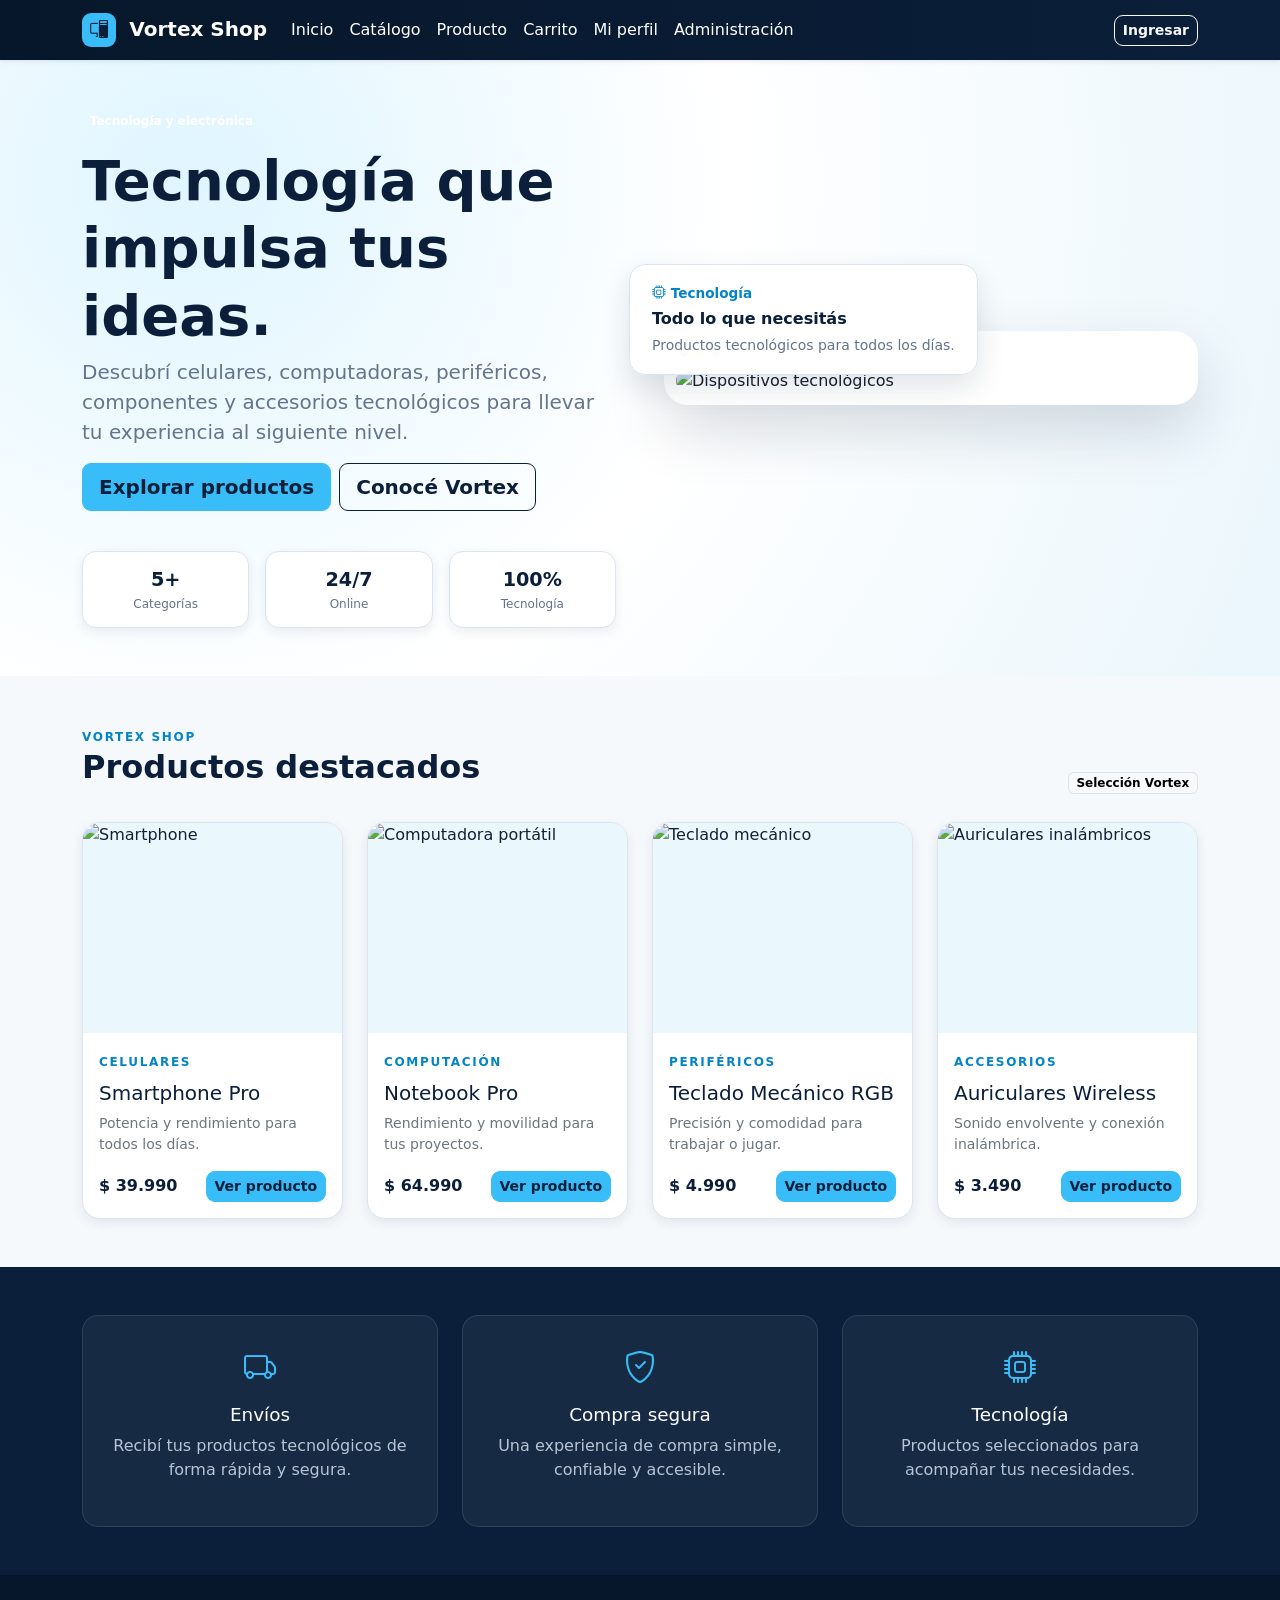
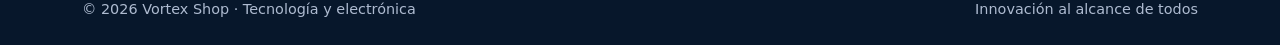
==== index.html @ 529f513f "Primera identidad visual de Vortex Shop" ====
<!doctype html>
<html lang="es">

<head>
    <meta charset="utf-8">
    <meta name="viewport" content="width=device-width, initial-scale=1">

    <!-- Bootstrap -->
    <link href="https://cdn.jsdelivr.net/npm/bootstrap@5.3.3/dist/css/bootstrap.min.css" rel="stylesheet">

    <!-- Bootstrap Icons -->
    <link rel="stylesheet"
        href="https://cdn.jsdelivr.net/npm/bootstrap-icons@1.11.3/font/bootstrap-icons.min.css">

    <!-- CSS propio -->
    <link rel="stylesheet" href="css/styles.css">

    <title>Vortex Shop | Inicio</title>
</head>

<body class="d-flex flex-column min-vh-100" data-page="inicio">

    <!-- NAVBAR -->
    <nav class="navbar navbar-expand-lg navbar-dark sticky-top shadow-sm">

        <div class="container">

            <a class="navbar-brand fw-bold" href="index.html">
                <span class="brand-mark">
                    <i class="bi bi-pc-display"></i>
                </span>
                Vortex Shop
            </a>

            <button class="navbar-toggler" type="button" data-bs-toggle="collapse" data-bs-target="#mainNav"
                aria-controls="mainNav" aria-expanded="false" aria-label="Abrir menú de navegación">

                <span class="navbar-toggler-icon"></span>

            </button>

            <div class="collapse navbar-collapse" id="mainNav">

                <ul class="navbar-nav me-auto">

                    <li class="nav-item">
                        <a class="nav-link" data-page="inicio" href="index.html">
                            Inicio
                        </a>
                    </li>

                    <li class="nav-item">
                        <a class="nav-link" data-page="catalogo" href="catalogo.html">
                            Catálogo
                        </a>
                    </li>

                    <li class="nav-item">
                        <a class="nav-link" data-page="producto" href="producto.html">
                            Producto
                        </a>
                    </li>

                    <li class="nav-item">
                        <a class="nav-link" data-page="carrito" href="carrito.html">
                            Carrito
                        </a>
                    </li>

                    <li class="nav-item">
                        <a class="nav-link" data-page="perfil" href="perfil.html">
                            Mi perfil
                        </a>
                    </li>

                    <li class="nav-item">
                        <a class="nav-link" data-page="admin" href="admin.html">
                            Administración
                        </a>
                    </li>

                </ul>

                <button class="btn btn-outline-light btn-sm" id="btnLoginPlaceholder">
                    Ingresar
                </button>

            </div>

        </div>

    </nav>


    <!-- CONTENIDO PRINCIPAL -->
    <main class="flex-grow-1">

        <!-- HERO -->
        <section class="hero">

            <div class="container py-5">

                <div class="row align-items-center g-5">

                    <div class="col-lg-6">

                        <span class="badge rounded-pill mb-3">
                            Tecnología y electrónica
                        </span>

                        <h1 class="display-4 fw-bold">
                            Tecnología que impulsa tus ideas.
                        </h1>

                        <p class="lead">
                            Descubrí celulares, computadoras, periféricos,
                            componentes y accesorios tecnológicos para llevar
                            tu experiencia al siguiente nivel.
                        </p>

                        <div class="d-flex gap-2 flex-wrap">

                            <a class="btn btn-primary btn-lg" href="catalogo.html">
                                Explorar productos
                            </a>

                            <button class="btn btn-outline-dark btn-lg" id="btnProjectInfo">
                                Conocé Vortex
                            </button>

                        </div>

                        <!-- MÉTRICAS -->
                        <div class="row g-3 mt-4">

                            <div class="col-4">

                                <div class="metric">
                                    <strong>5+</strong>
                                    <span>Categorías</span>
                                </div>

                            </div>

                            <div class="col-4">

                                <div class="metric">
                                    <strong>24/7</strong>
                                    <span>Online</span>
                                </div>

                            </div>

                            <div class="col-4">

                                <div class="metric">
                                    <strong>100%</strong>
                                    <span>Tecnología</span>
                                </div>

                            </div>

                        </div>

                    </div>


                    <!-- IMAGEN PRINCIPAL -->
                    <div class="col-lg-6">

                        <div class="hero-card">

                            <div class="hero-card-header">

                                <span class="dot"></span>
                                <span class="dot"></span>
                                <span class="dot"></span>

                            </div>

                            <img src="https://images.unsplash.com/photo-1523206489230-c012c64b2b48?auto=format&fit=crop&w=1200&q=80"
                                alt="Dispositivos tecnológicos">

                            <div class="floating-card">

                                <span>
                                    <i class="bi bi-cpu"></i>
                                    Tecnología
                                </span>

                                <strong>
                                    Todo lo que necesitás
                                </strong>

                                <small>
                                    Productos tecnológicos para todos los días.
                                </small>

                            </div>

                        </div>

                    </div>

                </div>

            </div>

        </section>


        <!-- PRODUCTOS DESTACADOS -->
        <section class="container py-5">

            <div class="section-heading">

                <div>

                    <span class="eyebrow">
                        Vortex Shop
                    </span>

                    <h2 class="fw-bold">
                        Productos destacados
                    </h2>

                </div>

                <span class="badge text-bg-light border">
                    Selección Vortex
                </span>

            </div>


            <div class="row g-4 mt-1">

                <!-- PRODUCTO 1 -->
                <div class="col-md-6 col-xl-3">

                    <article class="product-card h-100">

                        <div class="product-image">

                            <img src="https://images.unsplash.com/photo-1592899677977-9c10ca588bbd?auto=format&fit=crop&w=600&q=80"
                                alt="Smartphone">

                        </div>

                        <div class="p-3">

                            <span class="eyebrow">
                                Celulares
                            </span>

                            <h3 class="h5 mt-2">
                                Smartphone Pro
                            </h3>

                            <p class="text-secondary small">
                                Potencia y rendimiento para todos los días.
                            </p>

                            <div class="d-flex justify-content-between align-items-center">

                                <strong>
                                    $ 39.990
                                </strong>

                                <a href="producto.html" class="btn btn-primary btn-sm">
                                    Ver producto
                                </a>

                            </div>

                        </div>

                    </article>

                </div>


                <!-- PRODUCTO 2 -->
                <div class="col-md-6 col-xl-3">

                    <article class="product-card h-100">

                        <div class="product-image">

                            <img src="https://images.unsplash.com/photo-1496181133206-80ce9b88a853?auto=format&fit=crop&w=600&q=80"
                                alt="Computadora portátil">

                        </div>

                        <div class="p-3">

                            <span class="eyebrow">
                                Computación
                            </span>

                            <h3 class="h5 mt-2">
                                Notebook Pro
                            </h3>

                            <p class="text-secondary small">
                                Rendimiento y movilidad para tus proyectos.
                            </p>

                            <div class="d-flex justify-content-between align-items-center">

                                <strong>
                                    $ 64.990
                                </strong>

                                <a href="producto.html" class="btn btn-primary btn-sm">
                                    Ver producto
                                </a>

                            </div>

                        </div>

                    </article>

                </div>


                <!-- PRODUCTO 3 -->
                <div class="col-md-6 col-xl-3">

                    <article class="product-card h-100">

                        <div class="product-image">

                            <img src="https://images.unsplash.com/photo-1587829741301-dc798b83add3?auto=format&fit=crop&w=600&q=80"
                                alt="Teclado mecánico">

                        </div>

                        <div class="p-3">

                            <span class="eyebrow">
                                Periféricos
                            </span>

                            <h3 class="h5 mt-2">
                                Teclado Mecánico RGB
                            </h3>

                            <p class="text-secondary small">
                                Precisión y comodidad para trabajar o jugar.
                            </p>

                            <div class="d-flex justify-content-between align-items-center">

                                <strong>
                                    $ 4.990
                                </strong>

                                <a href="producto.html" class="btn btn-primary btn-sm">
                                    Ver producto
                                </a>

                            </div>

                        </div>

                    </article>

                </div>


                <!-- PRODUCTO 4 -->
                <div class="col-md-6 col-xl-3">

                    <article class="product-card h-100">

                        <div class="product-image">

                            <img src="https://images.unsplash.com/photo-1585298723682-7115561c51b7?auto=format&fit=crop&w=600&q=80"
                                alt="Auriculares inalámbricos">

                        </div>

                        <div class="p-3">

                            <span class="eyebrow">
                                Accesorios
                            </span>

                            <h3 class="h5 mt-2">
                                Auriculares Wireless
                            </h3>

                            <p class="text-secondary small">
                                Sonido envolvente y conexión inalámbrica.
                            </p>

                            <div class="d-flex justify-content-between align-items-center">

                                <strong>
                                    $ 3.490
                                </strong>

                                <a href="producto.html" class="btn btn-primary btn-sm">
                                    Ver producto
                                </a>

                            </div>

                        </div>

                    </article>

                </div>

            </div>

        </section>


        <!-- BENEFICIOS -->
        <section class="benefits py-5">

            <div class="container">

                <div class="row g-4 text-center">

                    <div class="col-md-4">

                        <div class="benefit-card">

                            <span>
                                <i class="bi bi-truck"></i>
                            </span>

                            <h3>
                                Envíos
                            </h3>

                            <p>
                                Recibí tus productos tecnológicos
                                de forma rápida y segura.
                            </p>

                        </div>

                    </div>


                    <div class="col-md-4">

                        <div class="benefit-card">

                            <span>
                                <i class="bi bi-shield-check"></i>
                            </span>

                            <h3>
                                Compra segura
                            </h3>

                            <p>
                                Una experiencia de compra simple,
                                confiable y accesible.
                            </p>

                        </div>

                    </div>


                    <div class="col-md-4">

                        <div class="benefit-card">

                            <span>
                                <i class="bi bi-cpu"></i>
                            </span>

                            <h3>
                                Tecnología
                            </h3>

                            <p>
                                Productos seleccionados para
                                acompañar tus necesidades.
                            </p>

                        </div>

                    </div>

                </div>

            </div>

        </section>


        <!-- MODAL -->
        <div class="modal fade" id="projectInfoModal" tabindex="-1"
            aria-labelledby="projectInfoModalLabel" aria-hidden="true">

            <div class="modal-dialog modal-lg modal-dialog-centered">

                <div class="modal-content">

                    <div class="modal-header">

                        <h2 class="modal-title fs-5" id="projectInfoModalLabel">
                            Sobre Vortex Shop
                        </h2>

                        <button type="button" class="btn-close" data-bs-dismiss="modal"
                            aria-label="Cerrar">
                        </button>

                    </div>

                    <div class="modal-body">

                        <p>
                            Vortex Shop es una tienda de tecnología y electrónica
                            orientada a jóvenes y adultos interesados en informática,
                            gaming y dispositivos tecnológicos.
                        </p>

                        <div class="row g-3">

                            <div class="col-md-6">

                                <div class="sprint-summary">

                                    <strong>
                                        Celulares
                                    </strong>

                                    <span>
                                        Smartphones y accesorios
                                        para dispositivos móviles.
                                    </span>

                                </div>

                            </div>


                            <div class="col-md-6">

                                <div class="sprint-summary">

                                    <strong>
                                        Computación
                                    </strong>

                                    <span>
                                        Computadoras, notebooks
                                        y componentes.
                                    </span>

                                </div>

                            </div>


                            <div class="col-md-6">

                                <div class="sprint-summary">

                                    <strong>
                                        Gaming
                                    </strong>

                                    <span>
                                        Productos y accesorios
                                        para jugadores.
                                    </span>

                                </div>

                            </div>


                            <div class="col-md-6">

                                <div class="sprint-summary">

                                    <strong>
                                        Periféricos y accesorios
                                    </strong>

                                    <span>
                                        Teclados, mouse, auriculares,
                                        cables y otros dispositivos.
                                    </span>

                                </div>

                            </div>

                        </div>

                    </div>

                </div>

            </div>

        </div>

    </main>


    <!-- FOOTER -->
    <footer class="footer py-4 mt-auto">

        <div class="container d-flex justify-content-between flex-wrap gap-2">

            <span>
                © 2026 Vortex Shop · Tecnología y electrónica
            </span>

            <span>
                Innovación al alcance de todos
            </span>

        </div>

    </footer>


    <!-- TOAST -->
    <div class="toast-container position-fixed bottom-0 end-0 p-3">

        <div id="appToast" class="toast" role="alert" aria-live="assertive" aria-atomic="true">

            <div class="toast-header">

                <strong class="me-auto">
                    Vortex Shop
                </strong>

                <button type="button" class="btn-close" data-bs-dismiss="toast"
                    aria-label="Cerrar">
                </button>

            </div>

            <div class="toast-body" id="toastMessage"></div>

        </div>

    </div>


    <!-- Bootstrap JavaScript -->
    <script src="https://cdn.jsdelivr.net/npm/bootstrap@5.3.3/dist/js/bootstrap.bundle.min.js"></script>

    <!-- JavaScript base del proyecto -->
    <script src="js/base.js"></script>

</body>

</html>
---- css/styles.css ----
:root {
    --primary: #0b1f3a;
    --secondary: #38bdf8;
    --accent: #ffffff;

    --ink: #172033;
    --surface: #f5f9fc;
    --card: #ffffff;

    --border: #dbe5ee;

    --text-secondary: #64748b;

    --shadow-sm: 0 4px 12px rgba(11, 31, 58, 0.08);
    --shadow-md: 0 12px 30px rgba(11, 31, 58, 0.12);
}

* {
    box-sizing: border-box;
}

body {
    font-family: 'Inter', system-ui, sans-serif;
    color: var(--ink);
    background: var(--surface);
}

/* =========================
   NAVBAR
========================= */

.navbar {
    background: linear-gradient(
        90deg,
        #07172b,
        var(--primary)
    );
}

.navbar .nav-link {
    color: rgb(255, 255, 255);
    font-weight: 500;
    transition: color 0.2s ease;
}

.navbar .nav-link.active,
.navbar .nav-link:hover {
    color: var(--secondary);
}

.navbar-brand {
    color: var(--accent) !important;
    font-weight: 700;
}

.navbar-brand:hover {
    color: var(--secondary) !important;
}

/* =========================
   LOGO
========================= */

.brand-mark {
    display: inline-grid;
    place-items: center;

    width: 34px;
    height: 34px;

    background: var(--secondary);
    color: var(--primary);

    border-radius: 9px;

    margin-right: 0.4rem;

    font-size: 1.1rem;
}

/* =========================
   HERO
========================= */

.hero {
    background:
        radial-gradient(
            circle at 15% 20%,
            #dff5ff 0,
            #ffffff 45%,
            #eaf6fc 100%
        );
}

.hero h1 {
    color: var(--primary);
}

.hero .lead {
    color: var(--text-secondary) !important;
}

/* =========================
   HERO CARD
========================= */

.hero-card {
    position: relative;

    background: var(--card);

    border-radius: 24px;

    padding: 12px;

    box-shadow: 0 25px 60px rgba(11, 31, 58, 0.16);
}

.hero-card img {
    height: 420px;
    width: 100%;

    object-fit: cover;

    border-radius: 16px;
}

.hero-card-header {
    display: flex;

    gap: 7px;

    padding: 5px 4px 12px;
}

.dot {
    width: 9px;
    height: 9px;

    border-radius: 50%;

    background: #cbd5e1;
}

.dot:first-child {
    background: #ff6b6b;
}

.dot:nth-child(2) {
    background: #facc15;
}

.dot:nth-child(3) {
    background: #4ade80;
}

/* =========================
   FLOATING CARD
========================= */

.floating-card {
    position: absolute;

    left: -35px;
    bottom: 30px;

    background: rgba(255, 255, 255, 0.97);

    padding: 18px 22px;

    border-radius: 16px;

    border: 1px solid var(--border);

    box-shadow: var(--shadow-md);

    display: flex;
    flex-direction: column;

    gap: 4px;
}

.floating-card span {
    color: #0284c7;
    font-size: 0.85rem;
    font-weight: 600;
}

.floating-card strong {
    color: var(--primary);
}

.floating-card small {
    color: var(--text-secondary);
}

/* =========================
   BUTTONS
========================= */

.btn {
    border-radius: 9px;

    font-weight: 600;

    transition:
        transform 0.2s ease,
        box-shadow 0.2s ease,
        background-color 0.2s ease;
}

.btn:hover {
    transform: translateY(-2px);
}

.btn-primary {
    background-color: var(--secondary);
    border-color: var(--secondary);

    color: var(--primary);
}

.btn-primary:hover {
    background-color: #0ea5e9;
    border-color: #0ea5e9;

    color: var(--primary);

    box-shadow: var(--shadow-sm);
}

/* Botón del hero */

.hero .btn-outline-dark {
    border-color: var(--primary);
    color: var(--primary);
}

.hero .btn-outline-dark:hover {
    background-color: var(--primary);
    border-color: var(--primary);

    color: var(--accent);
}

/* =========================
   MÉTRICAS
========================= */

.metric {
    background: var(--card);

    border: 1px solid var(--border);

    border-radius: 14px;

    padding: 14px;

    text-align: center;

    display: flex;
    flex-direction: column;

    box-shadow: var(--shadow-sm);
}

.metric strong {
    color: var(--primary);
    font-size: 1.2rem;
}

.metric span {
    font-size: 0.75rem;
    color: var(--text-secondary);
}

/* =========================
   SECTION HEADING
========================= */

.section-heading {
    display: flex;

    justify-content: space-between;

    align-items: end;

    gap: 20px;
}

.section-heading h2 {
    color: var(--primary);
}

/* =========================
   EYEBROW
========================= */

.eyebrow {
    font-size: 0.75rem;

    text-transform: uppercase;

    letter-spacing: 0.14em;

    color: #0284c7;

    font-weight: 800;
}

/* =========================
   PRODUCT CARDS
========================= */

.product-card {
    height: 100%;

    background: var(--card);

    border: 1px solid var(--border);

    border-radius: 18px;

    overflow: hidden;

    box-shadow: var(--shadow-sm);

    transition:
        transform 0.2s ease,
        box-shadow 0.2s ease;
}

.product-card:hover {
    transform: translateY(-5px);

    box-shadow: var(--shadow-md);
}

.product-image {
    height: 210px;

    background: #eaf7fd;

    overflow: hidden;

    display: grid;
    place-items: center;
}

.product-image img {
    width: 100%;
    height: 100%;

    object-fit: cover;

    transition: transform 0.3s ease;
}

.product-card:hover .product-image img {
    transform: scale(1.04);
}

.product-card h3 {
    color: var(--primary);
}

.product-card strong {
    color: var(--primary);
}

/* =========================
   BENEFITS
========================= */

.benefits {
    background: var(--primary);

    color: var(--accent);
}

.benefit-card {
    height: 100%;

    padding: 28px 20px;

    background: rgba(255, 255, 255, 0.05);

    border: 1px solid rgba(255, 255, 255, 0.1);

    border-radius: 16px;
}

.benefit-card span {
    display: block;

    margin-bottom: 12px;

    color: var(--secondary);

    font-size: 2rem;
}

.benefit-card h3 {
    color: var(--accent);

    font-size: 1.15rem;
}

.benefit-card p {
    color: #b7c4d5;
}

/* =========================
   FOOTER
========================= */

.footer {
    background: #07172b;

    color: #aebbd0;
}

.footer span {
    font-size: 0.9rem;
}

/* =========================
   MODAL
========================= */

.modal-content {
    border: none;

    border-radius: 18px;

    box-shadow: var(--shadow-md);
}

.modal-header {
    border-bottom: 1px solid var(--border);
}

.modal-title {
    color: var(--primary);
}

.sprint-summary {
    background: var(--surface);

    border: 1px solid var(--border);

    border-radius: 12px;

    padding: 14px;

    display: flex;
    flex-direction: column;

    gap: 5px;
}

.sprint-summary strong {
    color: var(--primary);
}

.sprint-summary span {
    color: var(--text-secondary);

    font-size: 0.9rem;
}

/* =========================
   TOAST
========================= */

.toast {
    border-radius: 12px;

    border: 1px solid var(--border);

    box-shadow: var(--shadow-md);
}

.toast-header strong {
    color: var(--primary);
}

/* =========================
   RESPONSIVE
========================= */

@media (max-width: 767px) {

    .floating-card {
        position: static;

        margin-top: 10px;
    }

    .hero-card img {
        height: 320px;
    }

    .section-heading {
        align-items: start;

        flex-direction: column;
    }

    .metric {
        padding: 10px 5px;
    }

    .metric strong {
        font-size: 1rem;
    }

}
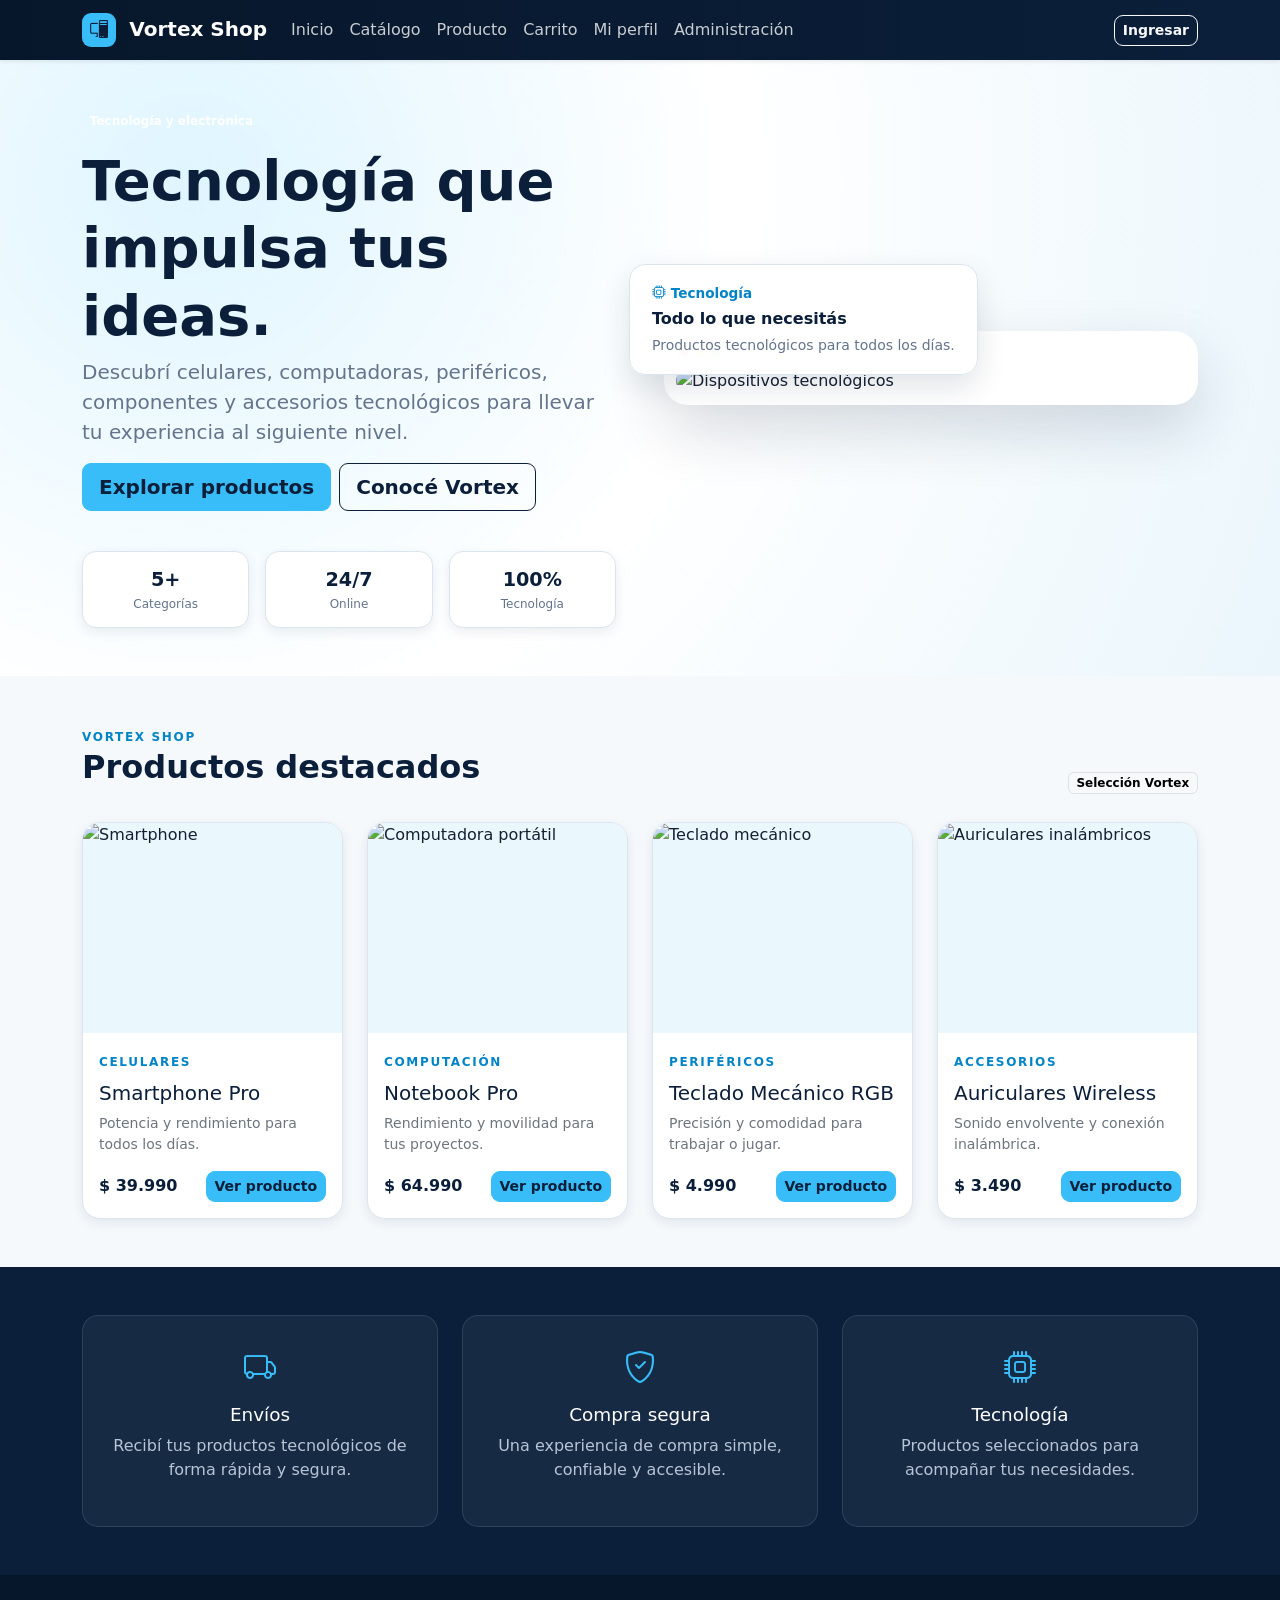
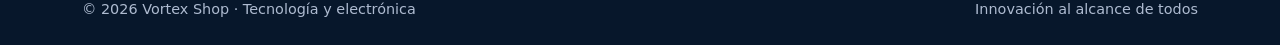
==== commit ebaf2092: "Mejora del diseño responsive" ====
--- a/index.html
+++ b/index.html
@@ -236,7 +236,7 @@
             <div class="row g-4 mt-1">
 
                 <!-- PRODUCTO 1 -->
-                <div class="col-md-6 col-xl-3">
+                <div class="col-12 col-md-6 col-xl-3">
 
                     <article class="product-card h-100">
 
@@ -261,7 +261,7 @@
                                 Potencia y rendimiento para todos los días.
                             </p>
 
-                            <div class="d-flex justify-content-between align-items-center">
+                            <div class="d-flex justify-content-between align-items-center product-footer">
 
                                 <strong>
                                     $ 39.990
@@ -281,7 +281,7 @@
 
 
                 <!-- PRODUCTO 2 -->
-                <div class="col-md-6 col-xl-3">
+                <div class="col-12 col-md-6 col-xl-3">
 
                     <article class="product-card h-100">
 
@@ -306,7 +306,7 @@
                                 Rendimiento y movilidad para tus proyectos.
                             </p>
 
-                            <div class="d-flex justify-content-between align-items-center">
+                            <div class="d-flex justify-content-between align-items-center product-footer">
 
                                 <strong>
                                     $ 64.990
@@ -326,7 +326,7 @@
 
 
                 <!-- PRODUCTO 3 -->
-                <div class="col-md-6 col-xl-3">
+                <div class="col-12 col-md-6 col-xl-3">
 
                     <article class="product-card h-100">
 
@@ -351,7 +351,7 @@
                                 Precisión y comodidad para trabajar o jugar.
                             </p>
 
-                            <div class="d-flex justify-content-between align-items-center">
+                            <div class="d-flex justify-content-between align-items-center product-footer">
 
                                 <strong>
                                     $ 4.990
@@ -371,7 +371,7 @@
 
 
                 <!-- PRODUCTO 4 -->
-                <div class="col-md-6 col-xl-3">
+                <div class="col-12 col-md-6 col-xl-3">
 
                     <article class="product-card h-100">
 
@@ -396,7 +396,7 @@
                                 Sonido envolvente y conexión inalámbrica.
                             </p>
 
-                            <div class="d-flex justify-content-between align-items-center">
+                            <div class="d-flex justify-content-between align-items-center product-footer">
 
                                 <strong>
                                     $ 3.490
@@ -426,7 +426,7 @@
 
                 <div class="row g-4 text-center">
 
-                    <div class="col-md-4">
+                    <div class="col-12 col-md-4">
 
                         <div class="benefit-card">
 
@@ -448,7 +448,7 @@
                     </div>
 
 
-                    <div class="col-md-4">
+                    <div class="col-12 col-md-4">
 
                         <div class="benefit-card">
 
@@ -470,7 +470,7 @@
                     </div>
 
 
-                    <div class="col-md-4">
+                    <div class="col-12 col-md-4">
 
                         <div class="benefit-card">
 
--- a/css/styles.css
+++ b/css/styles.css
@@ -38,7 +38,7 @@
 }
 
 .navbar .nav-link {
-    color: rgb(255, 255, 255);
+    color: rgba(255, 255, 255, 0.78);
     font-weight: 500;
     transition: color 0.2s ease;
 }
@@ -229,8 +229,6 @@
     box-shadow: var(--shadow-sm);
 }
 
-/* Botón del hero */
-
 .hero .btn-outline-dark {
     border-color: var(--primary);
     color: var(--primary);
@@ -368,6 +366,10 @@
     color: var(--primary);
 }
 
+.product-footer {
+    gap: 10px;
+}
+
 /* =========================
    BENEFITS
 ========================= */
@@ -486,33 +488,148 @@
 }
 
 /* =========================
-   RESPONSIVE
+   TABLET Y PANTALLAS MEDIANAS
+========================= */
+
+@media (max-width: 991px) {
+
+    .hero {
+        text-align: center;
+    }
+
+    .hero .d-flex {
+        justify-content: center;
+    }
+
+    .hero-card {
+        margin-top: 15px;
+    }
+
+    .floating-card {
+        left: 20px;
+        right: 20px;
+        bottom: 20px;
+    }
+}
+
+/* =========================
+   TELÉFONOS
 ========================= */
 
 @media (max-width: 767px) {
+
+    body {
+        overflow-x: hidden;
+    }
+
+    .navbar .container {
+        padding-left: 16px;
+        padding-right: 16px;
+    }
+
+    .hero .container {
+        padding-top: 40px !important;
+        padding-bottom: 40px !important;
+    }
+
+    .hero h1 {
+        font-size: 2.2rem;
+        line-height: 1.15;
+    }
+
+    .hero .lead {
+        font-size: 1rem;
+    }
+
+    .hero .btn {
+        width: 100%;
+    }
+
+    .metric {
+        padding: 10px 5px;
+    }
+
+    .metric strong {
+        font-size: 1rem;
+    }
+
+    .metric span {
+        font-size: 0.7rem;
+    }
+
+    .hero-card {
+        padding: 8px;
+    }
+
+    .hero-card img {
+        height: 300px;
+    }
 
     .floating-card {
         position: static;
 
         margin-top: 10px;
+
+        text-align: left;
+    }
+
+    .section-heading {
+        align-items: flex-start;
+
+        flex-direction: column;
+
+        gap: 10px;
+    }
+
+    .product-image {
+        height: 220px;
+    }
+
+    .product-footer {
+        flex-wrap: wrap;
+    }
+
+    .benefit-card {
+        padding: 24px 18px;
+    }
+
+    .footer {
+        text-align: center;
+    }
+}
+
+/* =========================
+   TELÉFONOS PEQUEÑOS
+========================= */
+
+@media (max-width: 400px) {
+
+    .hero h1 {
+        font-size: 1.9rem;
+    }
+
+    .hero .lead {
+        font-size: 0.95rem;
+    }
+
+    .metric {
+        padding: 9px 3px;
+    }
+
+    .metric strong {
+        font-size: 0.9rem;
+    }
+
+    .metric span {
+        font-size: 0.65rem;
     }
 
     .hero-card img {
-        height: 320px;
-    }
-
-    .section-heading {
-        align-items: start;
-
-        flex-direction: column;
-    }
-
-    .metric {
-        padding: 10px 5px;
-    }
-
-    .metric strong {
-        font-size: 1rem;
+        height: 260px;
+    }
+
+    .product-image {
+        height: 200px;
     }
 
 }
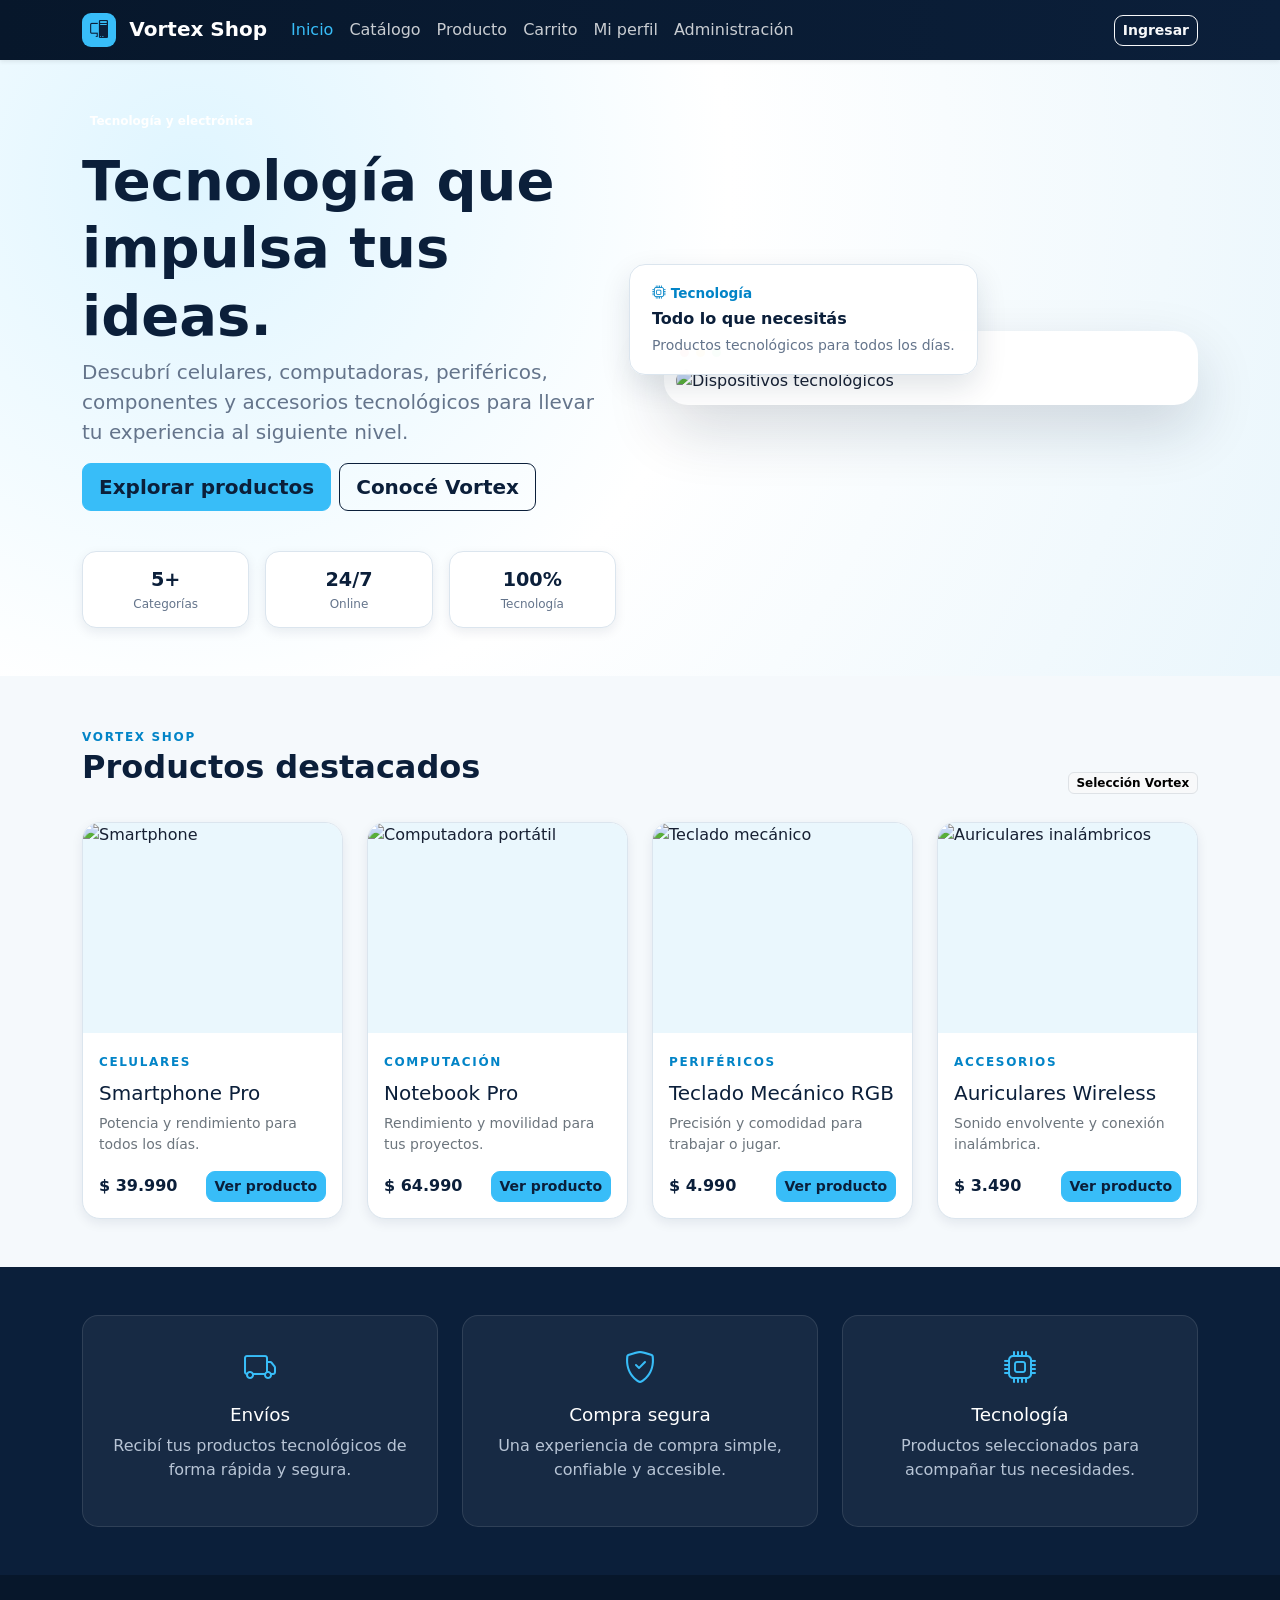
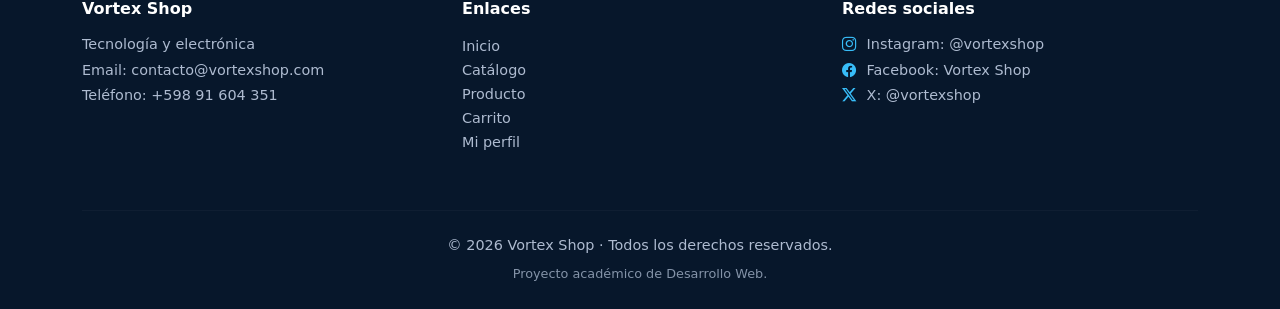
==== commit e806491a: "Nueva versión del footer, correcciones de tipeo" ====
--- a/index.html
+++ b/index.html
@@ -615,15 +615,118 @@
     <!-- FOOTER -->
     <footer class="footer py-4 mt-auto">
 
-        <div class="container d-flex justify-content-between flex-wrap gap-2">
-
-            <span>
-                © 2026 Vortex Shop · Tecnología y electrónica
-            </span>
-
-            <span>
-                Innovación al alcance de todos
-            </span>
+        <div class="container">
+
+            <div class="row">
+
+                <!-- INFORMACIÓN DE LA TIENDA -->
+                <div class="col-md-4 mb-3">
+
+                    <h5>
+                        Vortex Shop
+                    </h5>
+
+                    <p class="mb-1">
+                        Tecnología y electrónica
+                    </p>
+
+                    <p class="mb-1">
+                        Email: contacto@vortexshop.com
+                    </p>
+
+                    <p class="mb-0">
+                        Teléfono: +598 91 604 351
+                    </p>
+
+                </div>
+
+
+                <!-- ENLACES PRINCIPALES -->
+                <div class="col-md-4 mb-3">
+
+                    <h5>
+                        Enlaces
+                    </h5>
+
+                    <ul class="list-unstyled">
+
+                        <li>
+                            <a href="index.html">
+                                Inicio
+                            </a>
+                        </li>
+
+                        <li>
+                            <a href="catalogo.html">
+                                Catálogo
+                            </a>
+                        </li>
+
+                        <li>
+                            <a href="producto.html">
+                                Producto
+                            </a>
+                        </li>
+
+                        <li>
+                            <a href="carrito.html">
+                                Carrito
+                            </a>
+                        </li>
+
+                        <li>
+                            <a href="perfil.html">
+                                Mi perfil
+                            </a>
+                        </li>
+
+                    </ul>
+
+                </div>
+
+
+                <!-- REDES SOCIALES -->
+                <div class="col-md-4 mb-3">
+
+                    <h5>
+                        Redes sociales
+                    </h5>
+
+                    <p class="mb-1">
+                        <i class="bi bi-instagram"></i>
+                        Instagram: @vortexshop
+                    </p>
+
+                    <p class="mb-1">
+                        <i class="bi bi-facebook"></i>
+                        Facebook: Vortex Shop
+                    </p>
+
+                    <p class="mb-0">
+                        <i class="bi bi-twitter-x"></i>
+                        X: @vortexshop
+                    </p>
+
+                </div>
+
+            </div>
+
+
+            <hr>
+
+
+            <!-- COPYRIGHT Y PROYECTO ACADÉMICO -->
+            <div class="text-center">
+
+                <p class="mb-1">
+                    © 2026 Vortex Shop · Todos los derechos reservados.
+                </p>
+
+                <small>
+                    Proyecto académico de Desarrollo Web.
+                </small>
+
+            </div>
 
         </div>
 
--- a/css/styles.css
+++ b/css/styles.css
@@ -422,8 +422,52 @@
     color: #aebbd0;
 }
 
-.footer span {
+.footer h5 {
+    color: var(--accent);
+
+    font-size: 1rem;
+
+    font-weight: 700;
+
+    margin-bottom: 1rem;
+}
+
+.footer p {
     font-size: 0.9rem;
+
+    margin-bottom: 0.4rem;
+}
+
+.footer a {
+    color: #aebbd0;
+
+    text-decoration: none;
+
+    font-size: 0.9rem;
+
+    transition: color 0.2s ease;
+}
+
+.footer a:hover {
+    color: var(--secondary);
+}
+
+.footer i {
+    color: var(--secondary);
+
+    margin-right: 6px;
+}
+
+.footer hr {
+    border-color: rgba(255, 255, 255, 0.12);
+
+    margin: 1.5rem 0;
+}
+
+.footer small {
+    color: #8493a8;
+
+    font-size: 0.8rem;
 }
 
 /* =========================
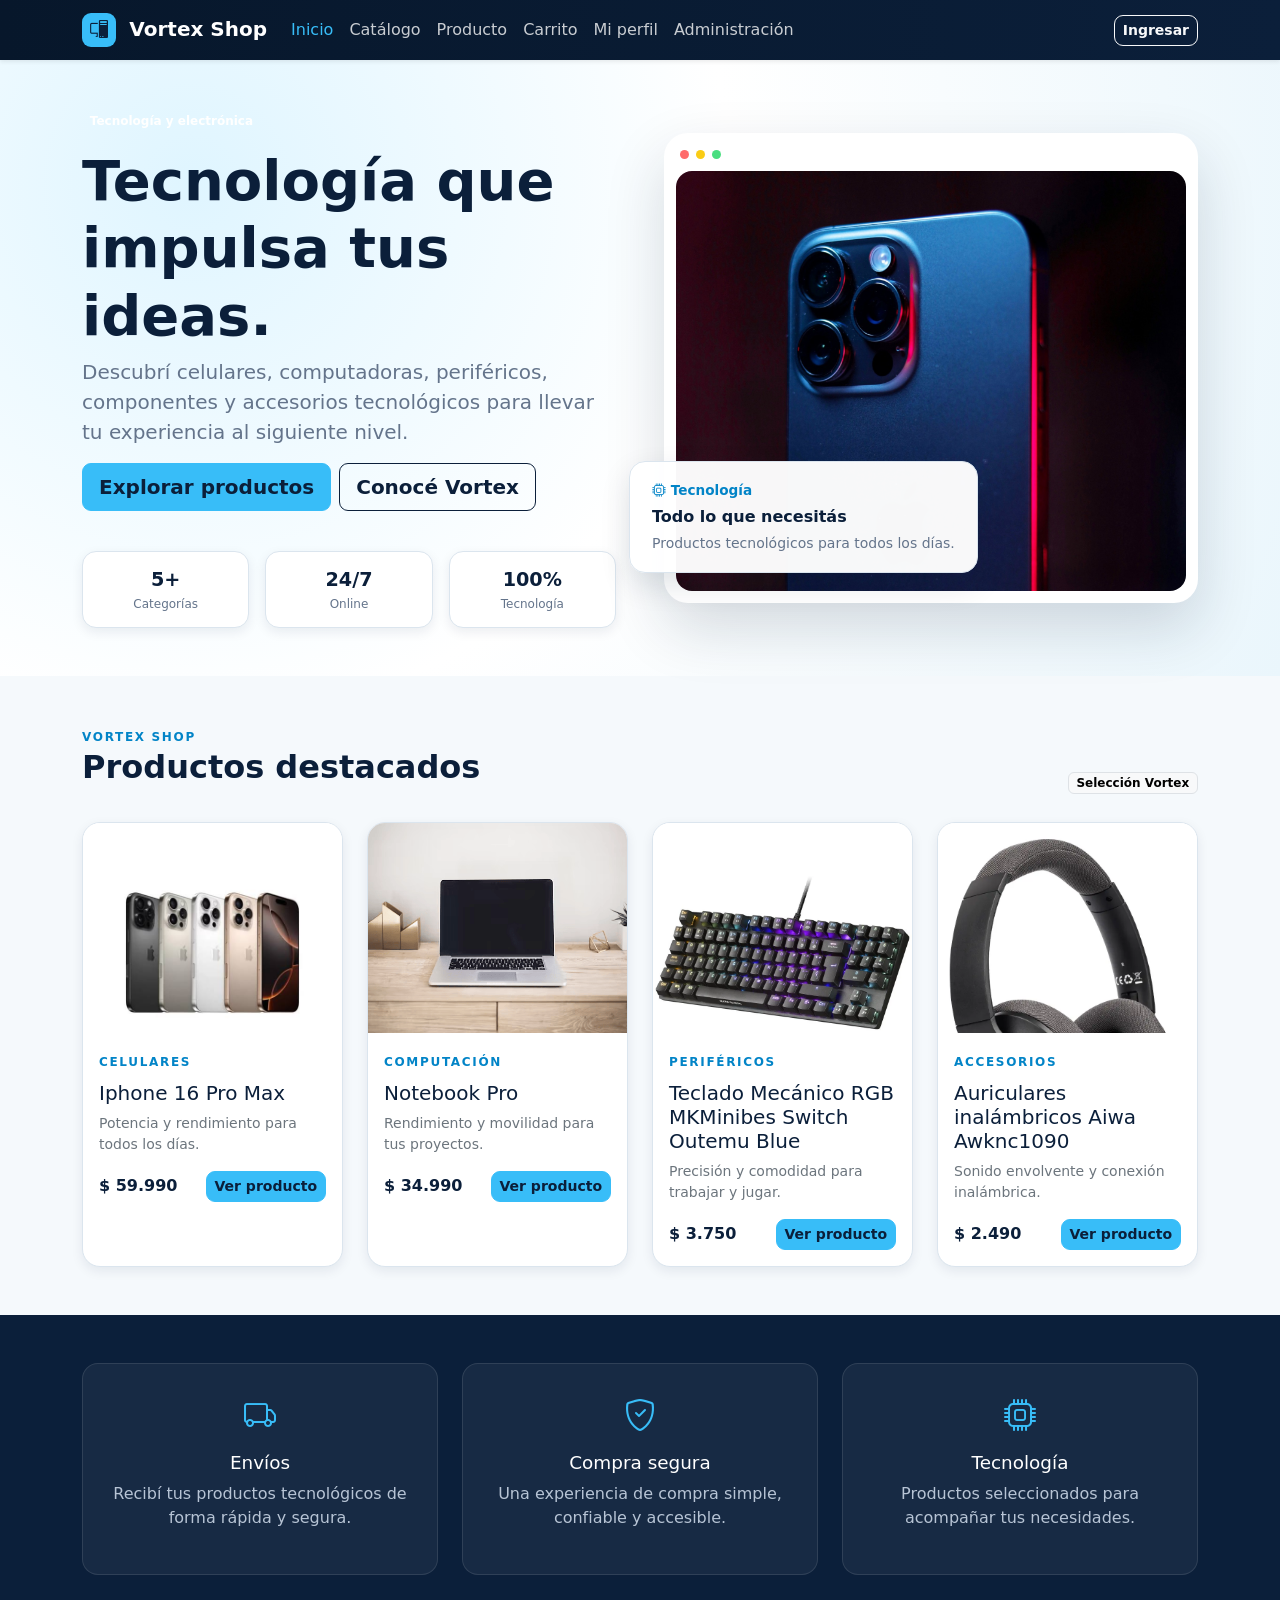
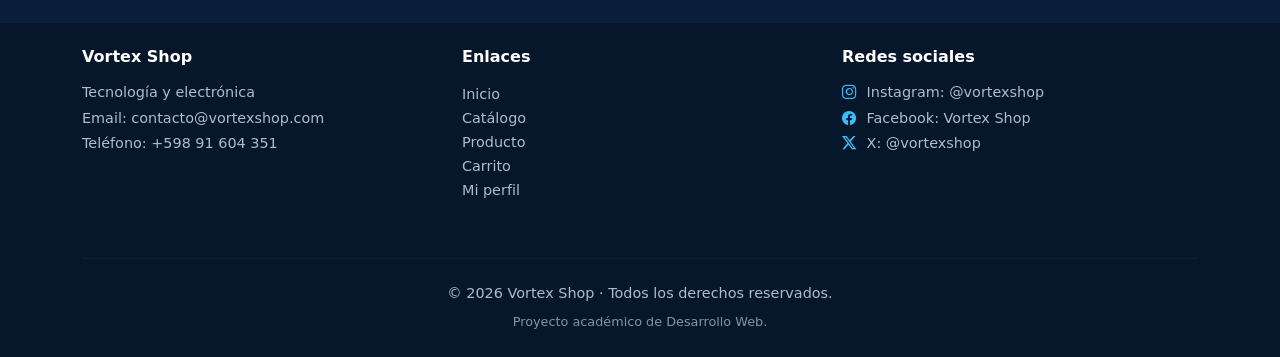
==== commit 1c154ef4: "Actualización de estilos e imagenes" ====
--- a/index.html
+++ b/index.html
@@ -178,7 +178,7 @@
 
                             </div>
 
-                            <img src="https://images.unsplash.com/photo-1523206489230-c012c64b2b48?auto=format&fit=crop&w=1200&q=80"
+                            <img src="img/ImagenPrincipal1.jpg"
                                 alt="Dispositivos tecnológicos">
 
                             <div class="floating-card">
@@ -242,8 +242,8 @@
 
                         <div class="product-image">
 
-                            <img src="https://images.unsplash.com/photo-1592899677977-9c10ca588bbd?auto=format&fit=crop&w=600&q=80"
-                                alt="Smartphone">
+                            <img src="img/Iphone16ProMax1.jpg"
+                                alt="Iphone 16 Pro Max">
 
                         </div>
 
@@ -254,7 +254,7 @@
                             </span>
 
                             <h3 class="h5 mt-2">
-                                Smartphone Pro
+                                Iphone 16 Pro Max
                             </h3>
 
                             <p class="text-secondary small">
@@ -264,7 +264,7 @@
                             <div class="d-flex justify-content-between align-items-center product-footer">
 
                                 <strong>
-                                    $ 39.990
+                                    $ 59.990
                                 </strong>
 
                                 <a href="producto.html" class="btn btn-primary btn-sm">
@@ -287,7 +287,7 @@
 
                         <div class="product-image">
 
-                            <img src="https://images.unsplash.com/photo-1496181133206-80ce9b88a853?auto=format&fit=crop&w=600&q=80"
+                            <img src="img/Laptop1.png"
                                 alt="Computadora portátil">
 
                         </div>
@@ -309,7 +309,7 @@
                             <div class="d-flex justify-content-between align-items-center product-footer">
 
                                 <strong>
-                                    $ 64.990
+                                    $ 34.990
                                 </strong>
 
                                 <a href="producto.html" class="btn btn-primary btn-sm">
@@ -332,7 +332,7 @@
 
                         <div class="product-image">
 
-                            <img src="https://images.unsplash.com/photo-1587829741301-dc798b83add3?auto=format&fit=crop&w=600&q=80"
+                            <img src="img/TecladoMecanico1.png"
                                 alt="Teclado mecánico">
 
                         </div>
@@ -344,17 +344,17 @@
                             </span>
 
                             <h3 class="h5 mt-2">
-                                Teclado Mecánico RGB
+                                Teclado Mecánico RGB MKMinibes Switch Outemu Blue
                             </h3>
 
                             <p class="text-secondary small">
-                                Precisión y comodidad para trabajar o jugar.
+                                Precisión y comodidad para trabajar y jugar.
                             </p>
 
                             <div class="d-flex justify-content-between align-items-center product-footer">
 
                                 <strong>
-                                    $ 4.990
+                                    $ 3.750
                                 </strong>
 
                                 <a href="producto.html" class="btn btn-primary btn-sm">
@@ -377,8 +377,8 @@
 
                         <div class="product-image">
 
-                            <img src="https://images.unsplash.com/photo-1585298723682-7115561c51b7?auto=format&fit=crop&w=600&q=80"
-                                alt="Auriculares inalámbricos">
+                            <img src="img/Auriculares1.png"
+                                alt="Auriculares inalámbricos Aiwa Awknc1090">
 
                         </div>
 
@@ -389,7 +389,7 @@
                             </span>
 
                             <h3 class="h5 mt-2">
-                                Auriculares Wireless
+                                Auriculares inalámbricos Aiwa Awknc1090
                             </h3>
 
                             <p class="text-secondary small">
@@ -399,7 +399,7 @@
                             <div class="d-flex justify-content-between align-items-center product-footer">
 
                                 <strong>
-                                    $ 3.490
+                                    $ 2.490
                                 </strong>
 
                                 <a href="producto.html" class="btn btn-primary btn-sm">
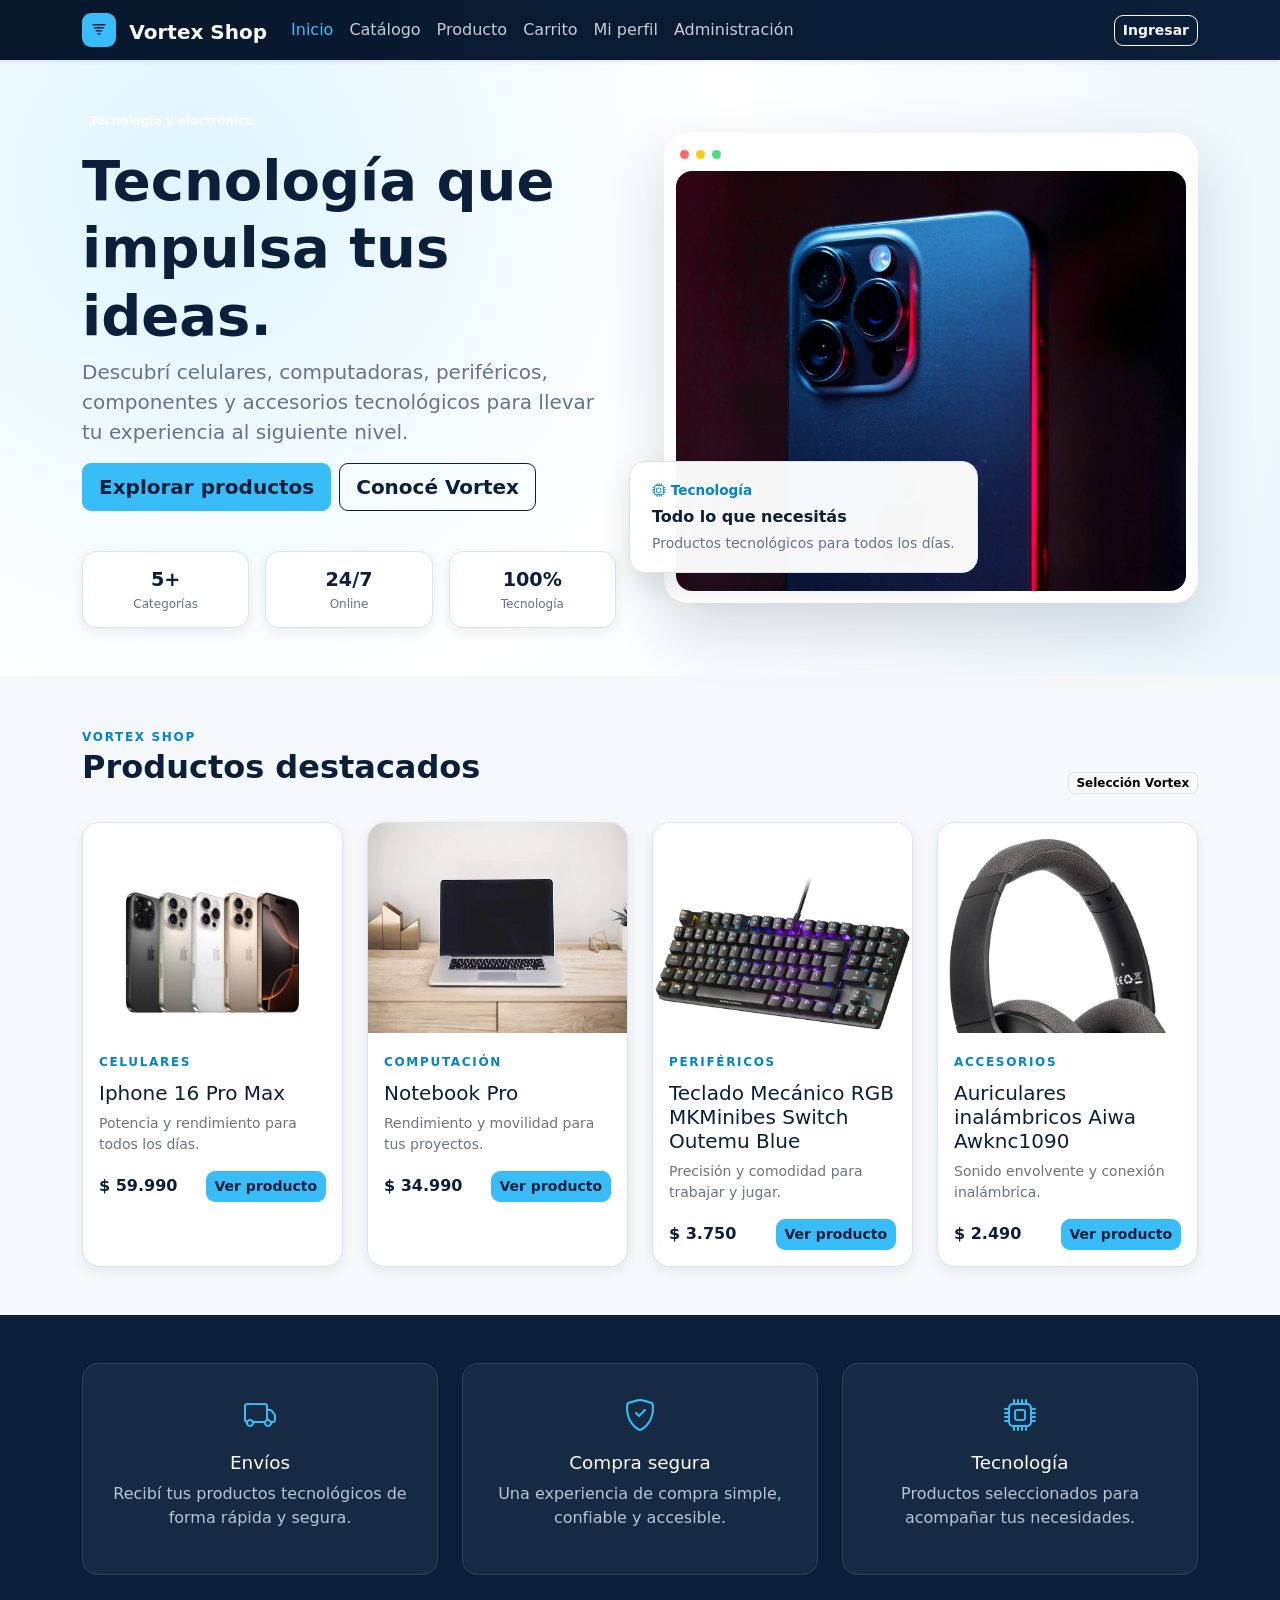
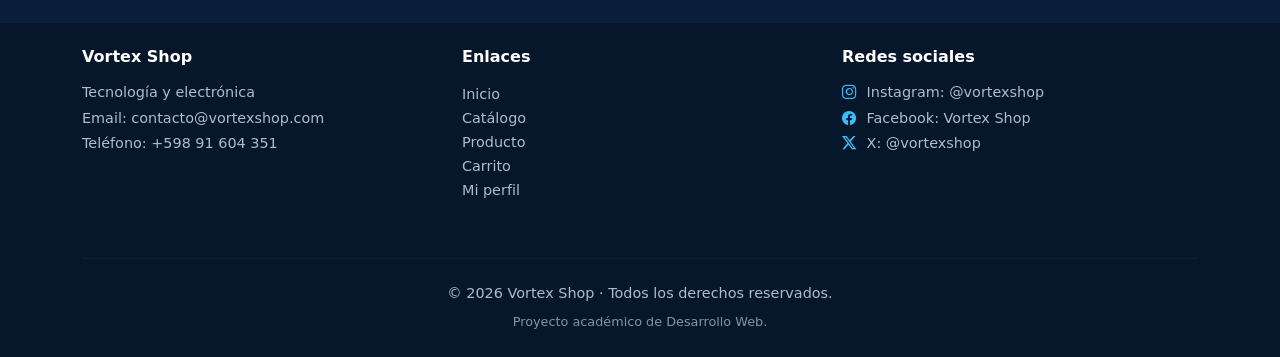
==== commit dff4c80e: "Modificaciones, correcciones, Semana 1-2-3" ====
--- a/index.html
+++ b/index.html
@@ -27,7 +27,10 @@
 
             <a class="navbar-brand fw-bold" href="index.html">
                 <span class="brand-mark">
-                    <i class="bi bi-pc-display"></i>
+                    <svg viewBox="0 0 24 24" fill="none" xmlns="http://www.w3.org/2000/svg" aria-hidden="true">
+                        <path d="M4 5h16M6 9h12M8.5 13h7M10.5 17h3" stroke="currentColor" stroke-width="2"
+                            stroke-linecap="round" />
+                    </svg>
                 </span>
                 Vortex Shop
             </a>
--- a/css/styles.css
+++ b/css/styles.css
@@ -76,6 +76,11 @@
     margin-right: 0.4rem;
 
     font-size: 1.1rem;
+}
+
+.brand-mark svg {
+    width: 18px;
+    height: 18px;
 }
 
 /* =========================
@@ -532,6 +537,73 @@
 }
 
 /* =========================
+   MÓDULOS BLOQUEADOS (placeholders de sprints)
+========================= */
+
+.locked-module {
+    max-width: 640px;
+
+    margin: 0 auto;
+
+    text-align: center;
+}
+
+.locked-icon {
+    font-size: 2.75rem;
+
+    line-height: 1;
+
+    margin-bottom: 1rem;
+}
+
+.locked-module h1 {
+    color: var(--primary);
+    font-weight: 700;
+
+    margin-bottom: 0.5rem;
+}
+
+.locked-module .lead {
+    color: var(--text-secondary);
+}
+
+.locked-card {
+    background: var(--card);
+
+    border: 1px solid var(--border);
+
+    border-radius: 18px;
+
+    padding: 28px;
+
+    margin-top: 1.5rem;
+
+    text-align: left;
+
+    box-shadow: var(--shadow-sm);
+}
+
+.locked-card h2 {
+    color: var(--primary);
+}
+
+.locked-card p {
+    color: var(--text-secondary);
+}
+
+.locked-card ul {
+    margin-bottom: 0;
+
+    padding-left: 1.2rem;
+
+    color: var(--ink);
+}
+
+.locked-card ul li {
+    margin-bottom: 6px;
+}
+
+/* =========================
    TABLET Y PANTALLAS MEDIANAS
 ========================= */
 
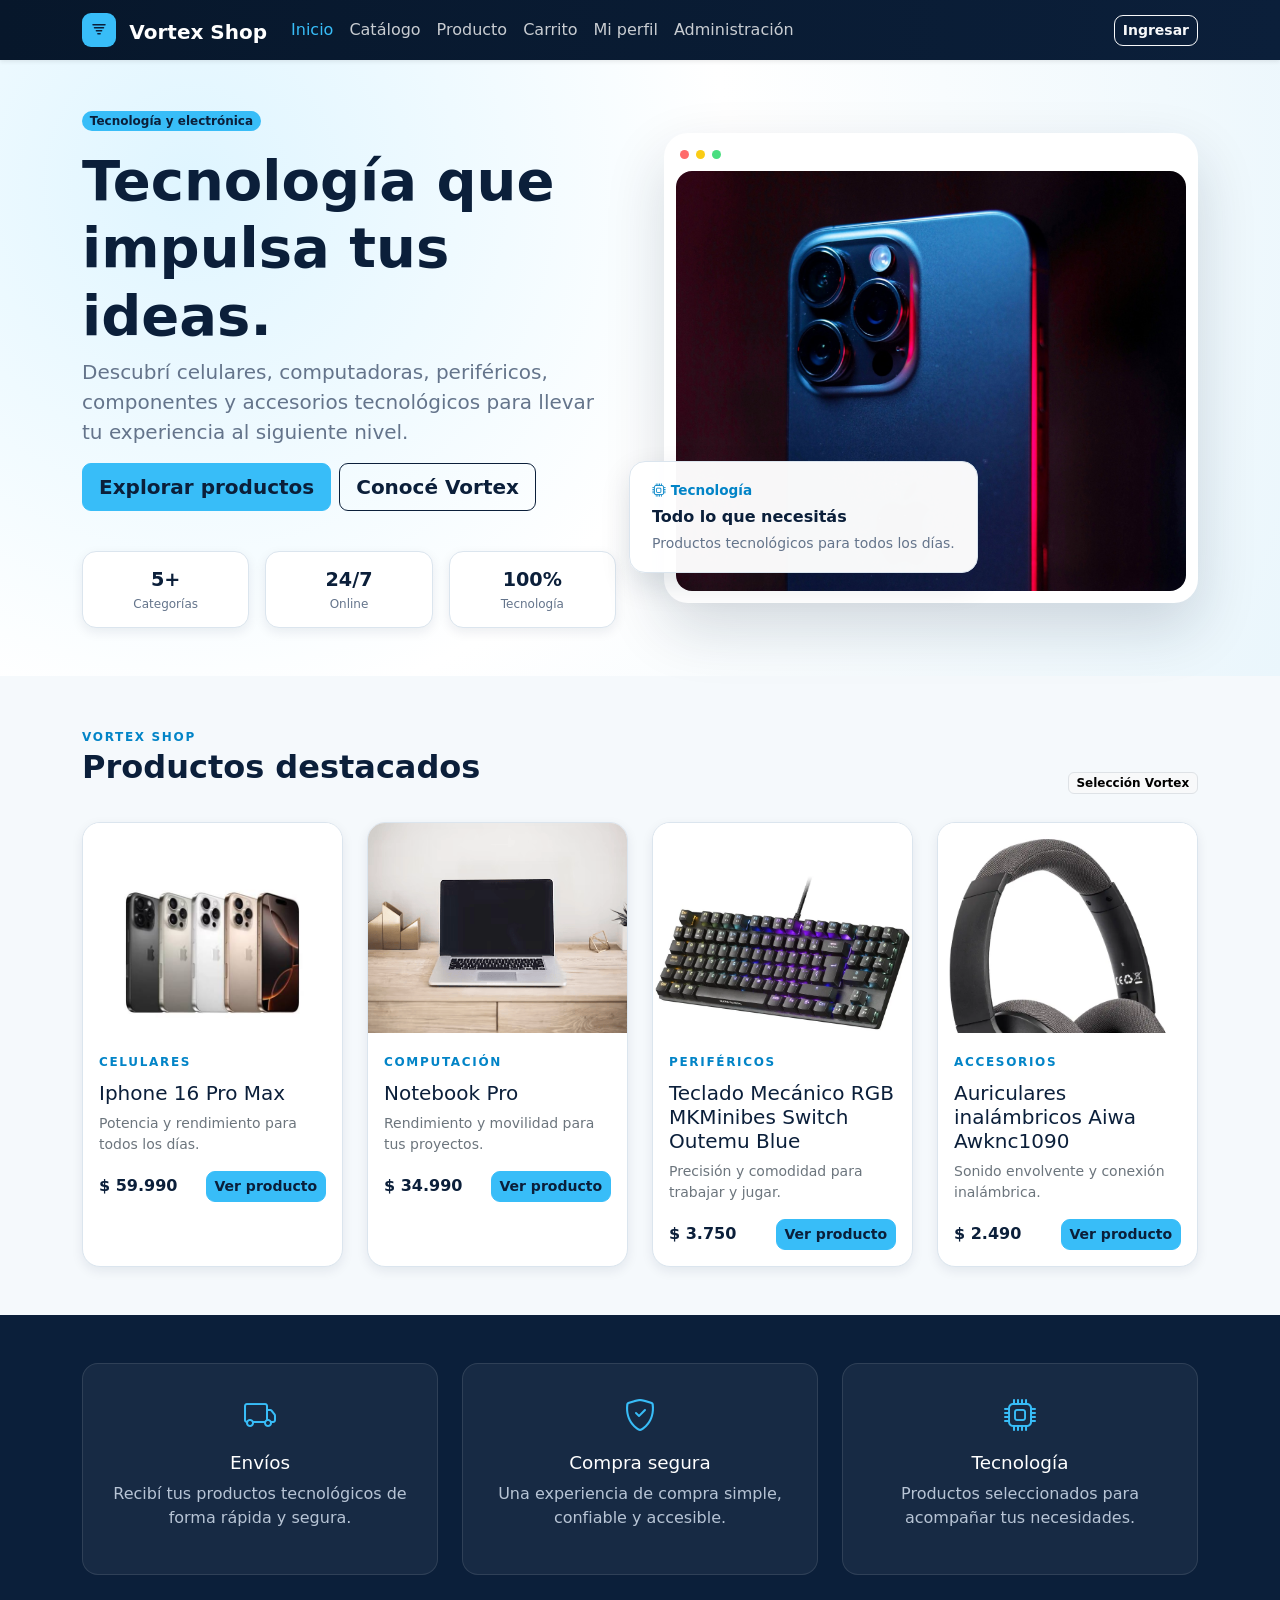
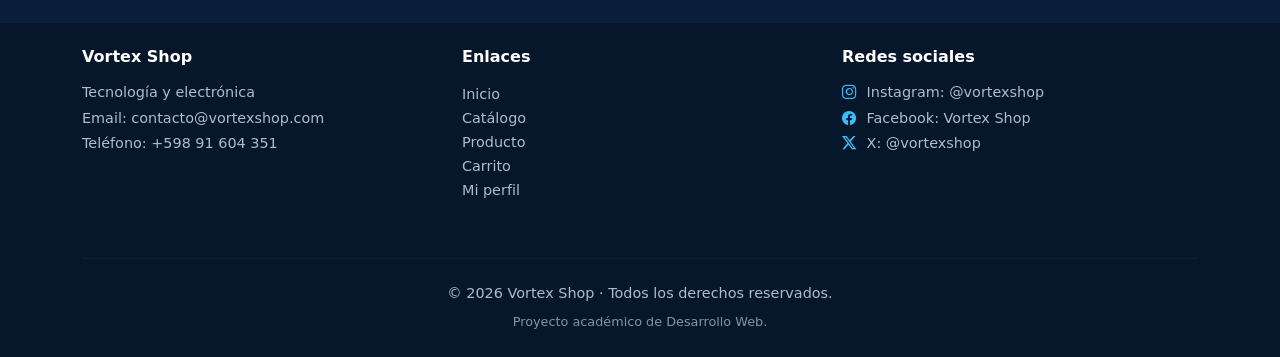
==== commit 7f57af26: "Correcciones de color y contraste" ====
--- a/index.html
+++ b/index.html
@@ -107,7 +107,7 @@
 
                     <div class="col-lg-6">
 
-                        <span class="badge rounded-pill mb-3">
+                        <span class="badge rounded-pill mb-3 badge-hero">
                             Tecnología y electrónica
                         </span>
 
@@ -270,7 +270,7 @@
                                     $ 59.990
                                 </strong>
 
-                                <a href="producto.html" class="btn btn-primary btn-sm">
+                                <a href="producto.html?id=p2" class="btn btn-primary btn-sm">
                                     Ver producto
                                 </a>
 
@@ -315,7 +315,7 @@
                                     $ 34.990
                                 </strong>
 
-                                <a href="producto.html" class="btn btn-primary btn-sm">
+                                <a href="producto.html?id=p3" class="btn btn-primary btn-sm">
                                     Ver producto
                                 </a>
 
@@ -360,7 +360,7 @@
                                     $ 3.750
                                 </strong>
 
-                                <a href="producto.html" class="btn btn-primary btn-sm">
+                                <a href="producto.html?id=p4" class="btn btn-primary btn-sm">
                                     Ver producto
                                 </a>
 
@@ -405,7 +405,7 @@
                                     $ 2.490
                                 </strong>
 
-                                <a href="producto.html" class="btn btn-primary btn-sm">
+                                <a href="producto.html?id=p1" class="btn btn-primary btn-sm">
                                     Ver producto
                                 </a>
 
--- a/css/styles.css
+++ b/css/styles.css
@@ -81,6 +81,22 @@
 .brand-mark svg {
     width: 18px;
     height: 18px;
+}
+
+/* =========================
+   CARRUSEL DE PRODUCTO
+========================= */
+
+.hero-card .carousel-control-prev-icon,
+.hero-card .carousel-control-next-icon {
+    background-color: rgba(11, 31, 58, 0.55);
+    border-radius: 50%;
+    padding: 14px;
+    background-size: 50%;
+}
+
+.hero-card .carousel-indicators [data-bs-target] {
+    background-color: var(--primary);
 }
 
 /* =========================
@@ -105,6 +121,11 @@
     color: var(--text-secondary) !important;
 }
 
+.badge-hero {
+    background-color: var(--secondary);
+    color: var(--primary);
+}
+
 /* =========================
    HERO CARD
 ========================= */
